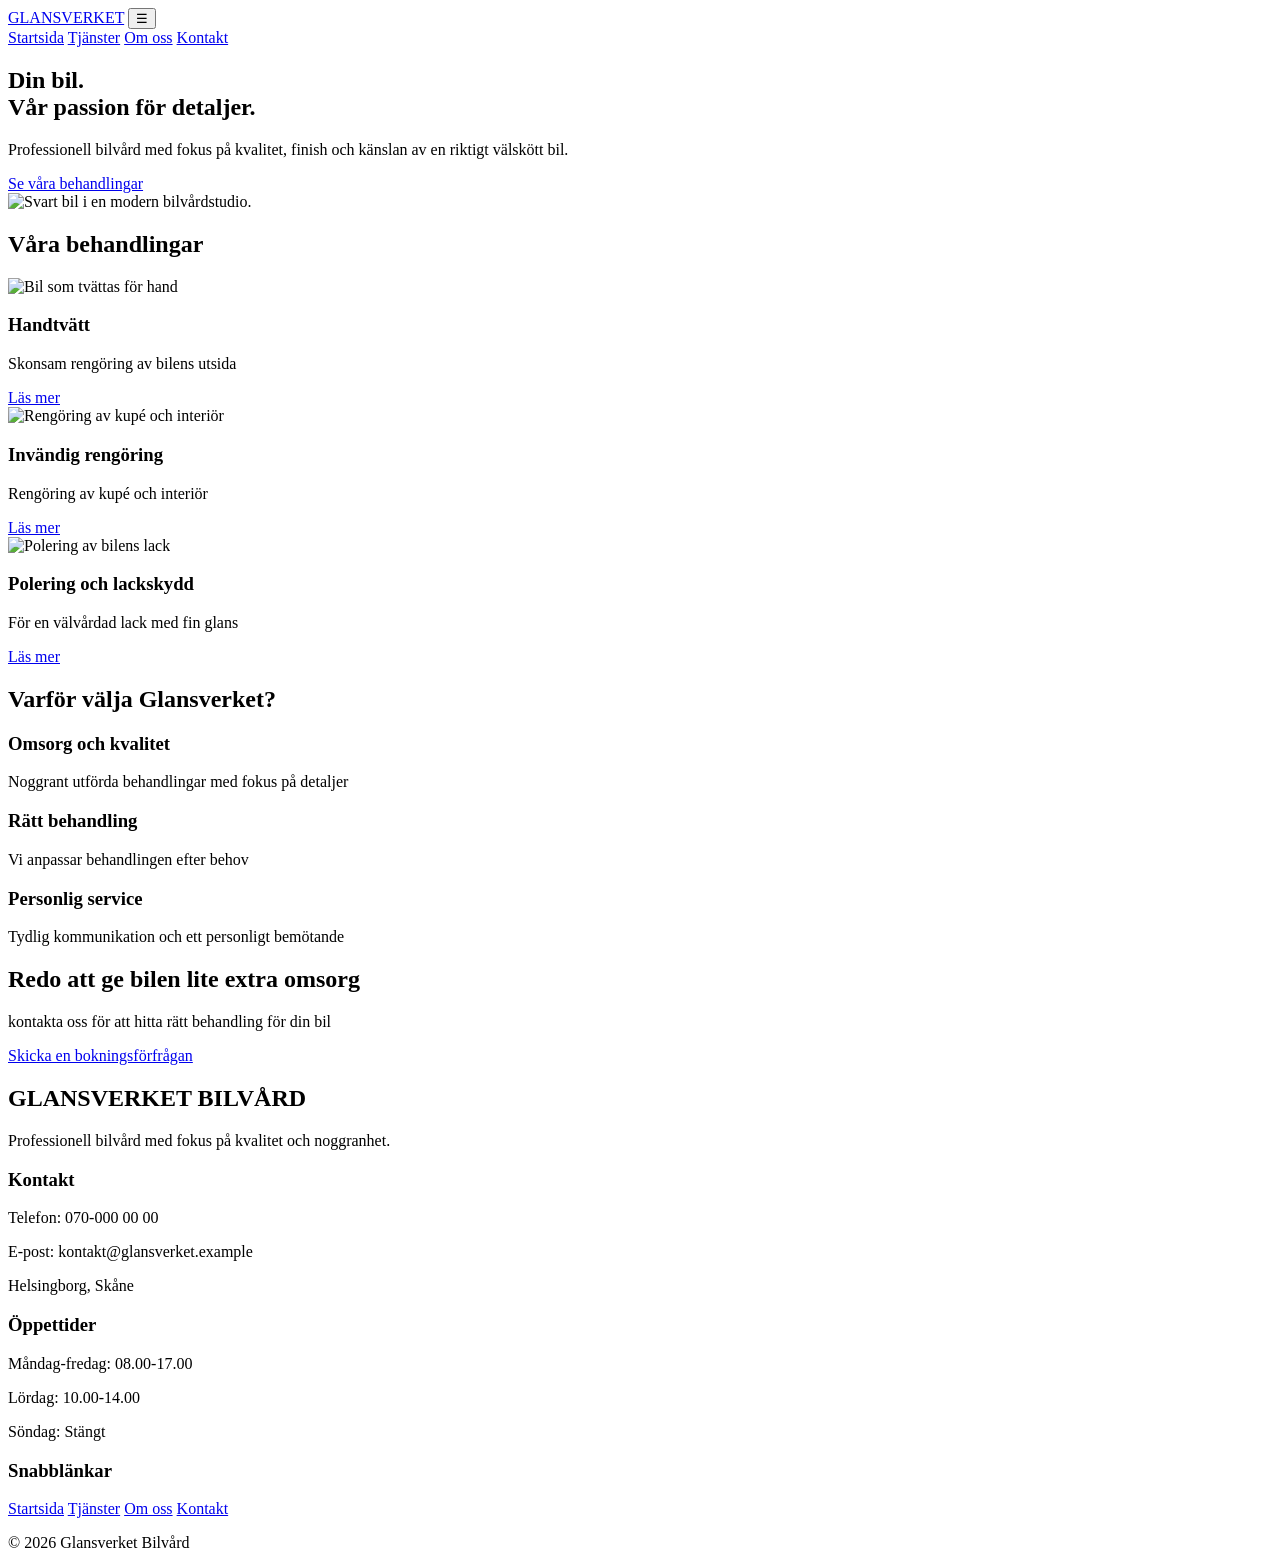
==== html/index.html @ f5ad364e "Skapade sidan Om oss och snyggade till i filordningen." ====
<!DOCTYPE html>
<html lang="sv">
<head>
    <meta charset="UTF-8">
    <meta name="viewport" content="width=device-width, initial-scale=1.0">
    <title>Glansverket Bilvård</title>
    <link rel="stylesheet" href="css/style.css"> 

</head>
<body>
    <header class="site-header">
    <a class="logo" href="index.html">GLANSVERKET</a>

    <button
        class="menu-toggle"
        type="button"
        aria-label="Öppna meny"
        aria-expanded="false"
        aria-controls="site-nav">
        ☰
    </button>

    <nav class="site-nav" id="site-nav">
        <a href="index.html">Startsida</a>
        <a href="tjanster.html">Tjänster</a>
        <a href="om-oss.html">Om oss</a>
        <a href="kontakt.html">Kontakt</a>
    </nav>
</header>

<main>
    <section class="hero"> 
        <div class="hero-content">
            <h1>Din bil.<br>Vår passion för detaljer.</h1>

            <p>
                Professionell bilvård med fokus på kvalitet,
                finish och känslan av en riktigt välskött bil.
            </p>
            <a class="button" href="tjanster.html">
                Se våra behandlingar
            </a>
         </div>

         <img
            class="hero-image"
            src="images/Hero.jfif"
            alt="Svart bil i en modern bilvårdstudio." >

    </section>

    <section class="services" id="behandlingar">
        <h2>Våra behandlingar</h2>
        <div class="service-grid">
            <article class="service-card">
                <img
                    src="images/Handtvätt.jfif"
                    alt="Bil som tvättas för hand">
                
                    <h3>Handtvätt</h3>
                    <p>Skonsam rengöring av bilens utsida</p>
                    <a href="tjanster.html">Läs mer</a>
            </article>

            <article class="service-card">
                <img 
                src="images/Invändig.jfif" 
                alt="Rengöring av kupé och interiör">

                <h3>Invändig rengöring</h3>
                <p>Rengöring av kupé och interiör</p>
                <a href="tjanster.html">Läs mer</a>
            </article>

            <article class="service-card">
                <img 
                src="images/Polera.jfif" 
                alt="Polering av bilens lack">

                <h3>Polering och lackskydd</h3>
                <p>För en välvårdad lack med fin glans</p>

                <a href="tjanster.html">Läs mer</a>

            </article>
        </div>        

    </section>

    <section class="benefits">
        <h2>Varför välja Glansverket?</h2>

        <div class="benefits-list">
            <article class="benefit">
                <h3>Omsorg och kvalitet</h3>
                <p>Noggrant utförda behandlingar med fokus på detaljer</p>
            </article>

            <article class="benefit">
                <h3>Rätt behandling</h3>
                <p>Vi anpassar behandlingen efter behov</p>
            </article>

            <article class="benefit">
                <h3>Personlig service</h3>
                <p>Tydlig kommunikation och ett personligt bemötande</p>
            </article>
        </div>
    </section>
    

    <section class="booking" id="bokningsforfragan">
        <h2>Redo att ge bilen lite extra omsorg</h2>
        <p>kontakta oss för att hitta rätt behandling för din bil</p>

        <a class="button"  href="kontakt.html">
            Skicka en bokningsförfrågan
        </a>
    </section>







</main>

<footer class="site-footer">
    <div class="footer-info">
        <h2>GLANSVERKET BILVÅRD</h2>
        <P>Professionell bilvård med fokus på kvalitet och noggranhet.</P>
    </div>

    <div class="footer-contact">
        <h3>Kontakt</h3>
        <p>Telefon: 070-000 00 00</p>
        <p>E-post: kontakt@glansverket.example</p>
        <p>Helsingborg, Skåne</p>
    </div>

    <div class="fotter-hours">
        <h3>Öppettider</h3>
        <p>Måndag-fredag: 08.00-17.00</p>
        <p>Lördag: 10.00-14.00</p>
        <p>Söndag: Stängt</p>
    </div>

    <div class="footer-link">
        <h3>Snabblänkar</h3>
        <a href="index.html">Startsida</a>
        <a href="tjanster.html">Tjänster</a>
        <a href="om-oss.html">Om oss</a>
        <a href="kontakt.html">Kontakt</a>
    </div>
    <p class="copyright">
        &copy; 2026 Glansverket Bilvård
    </p>

</footer>
    
</body>
</html>
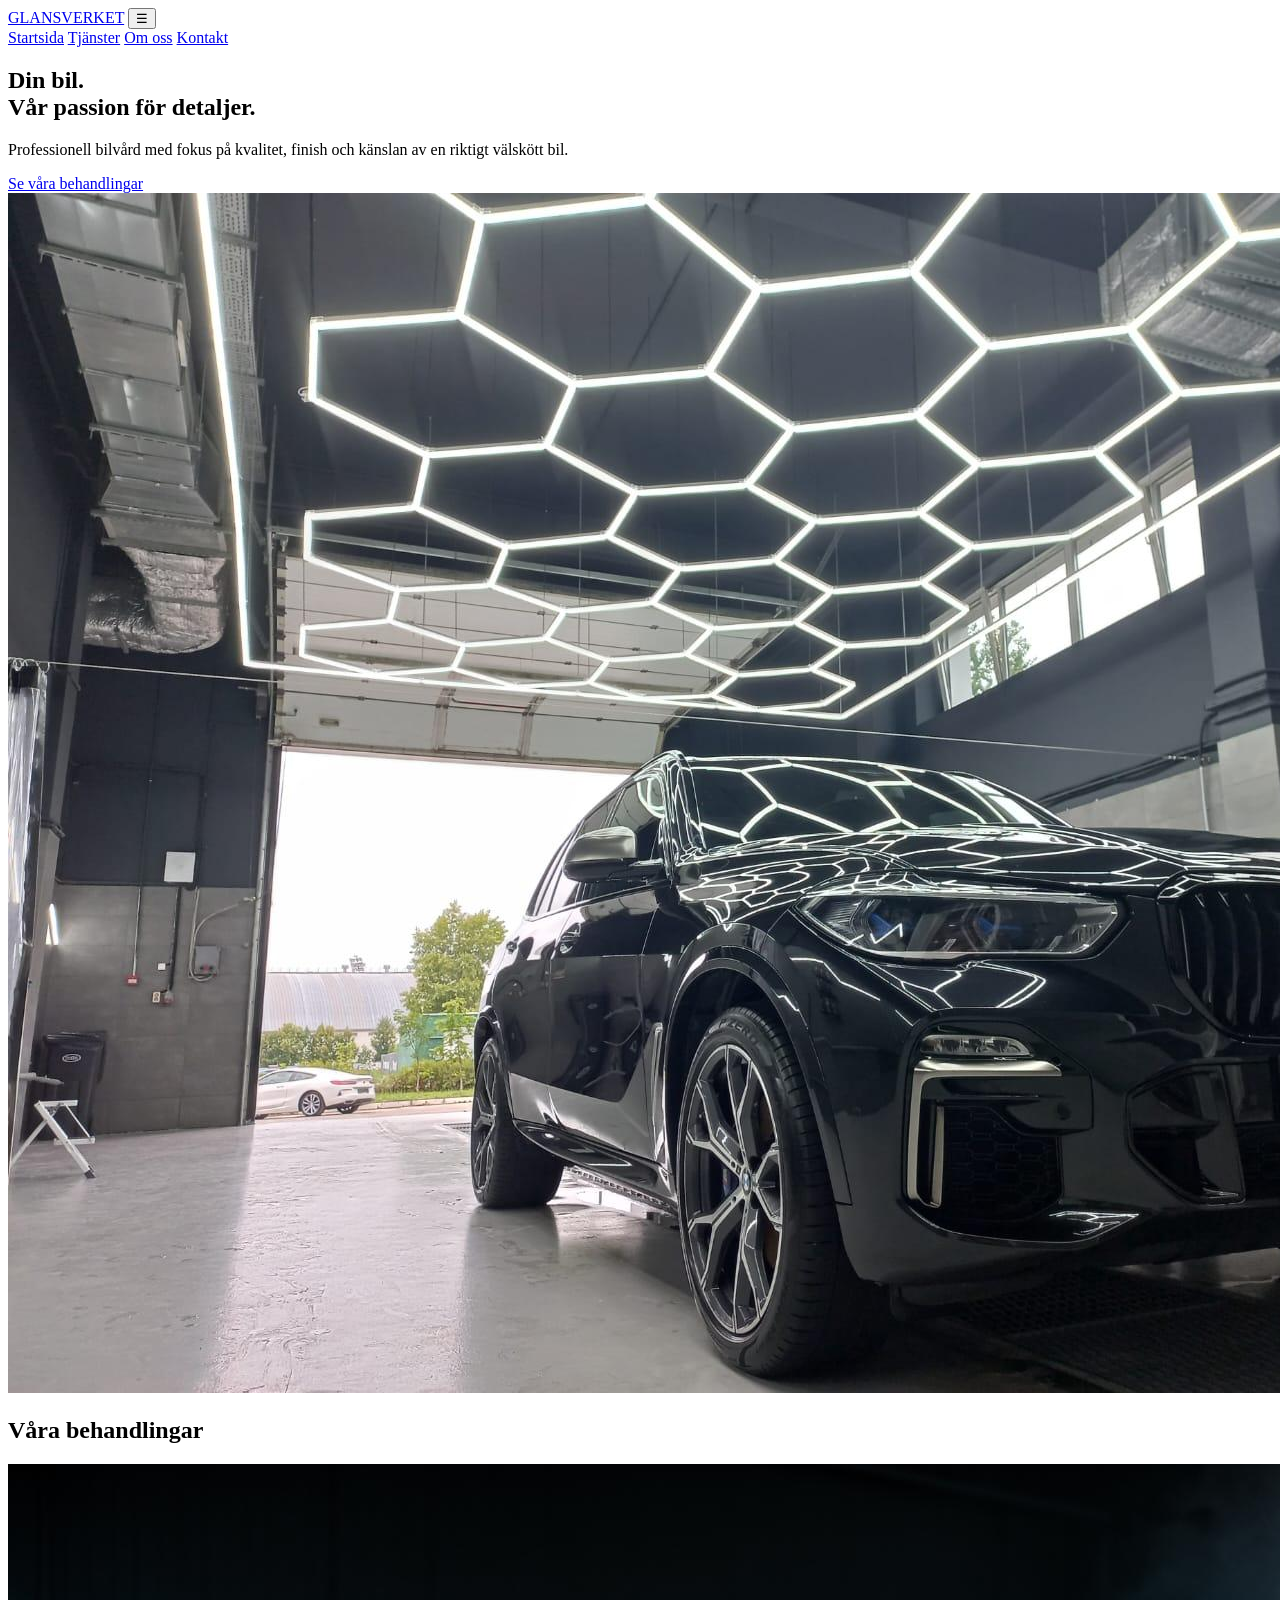
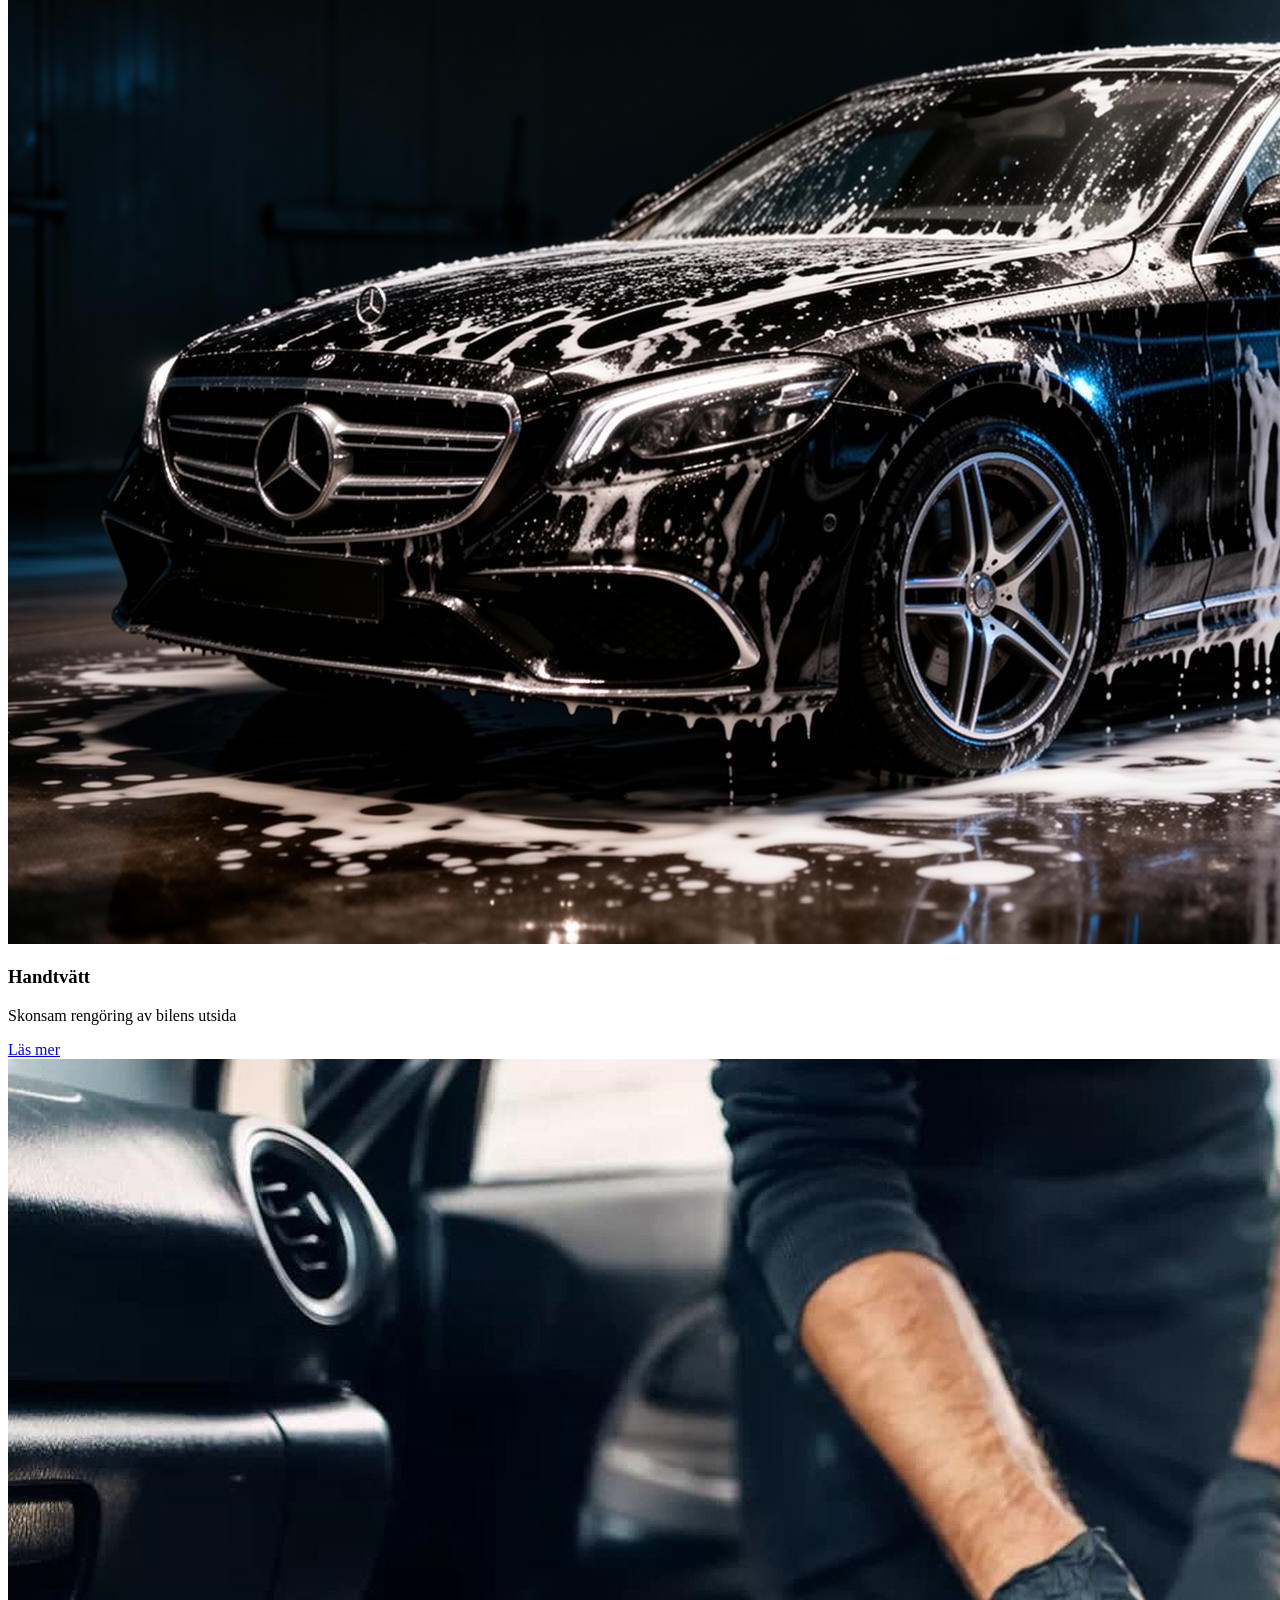
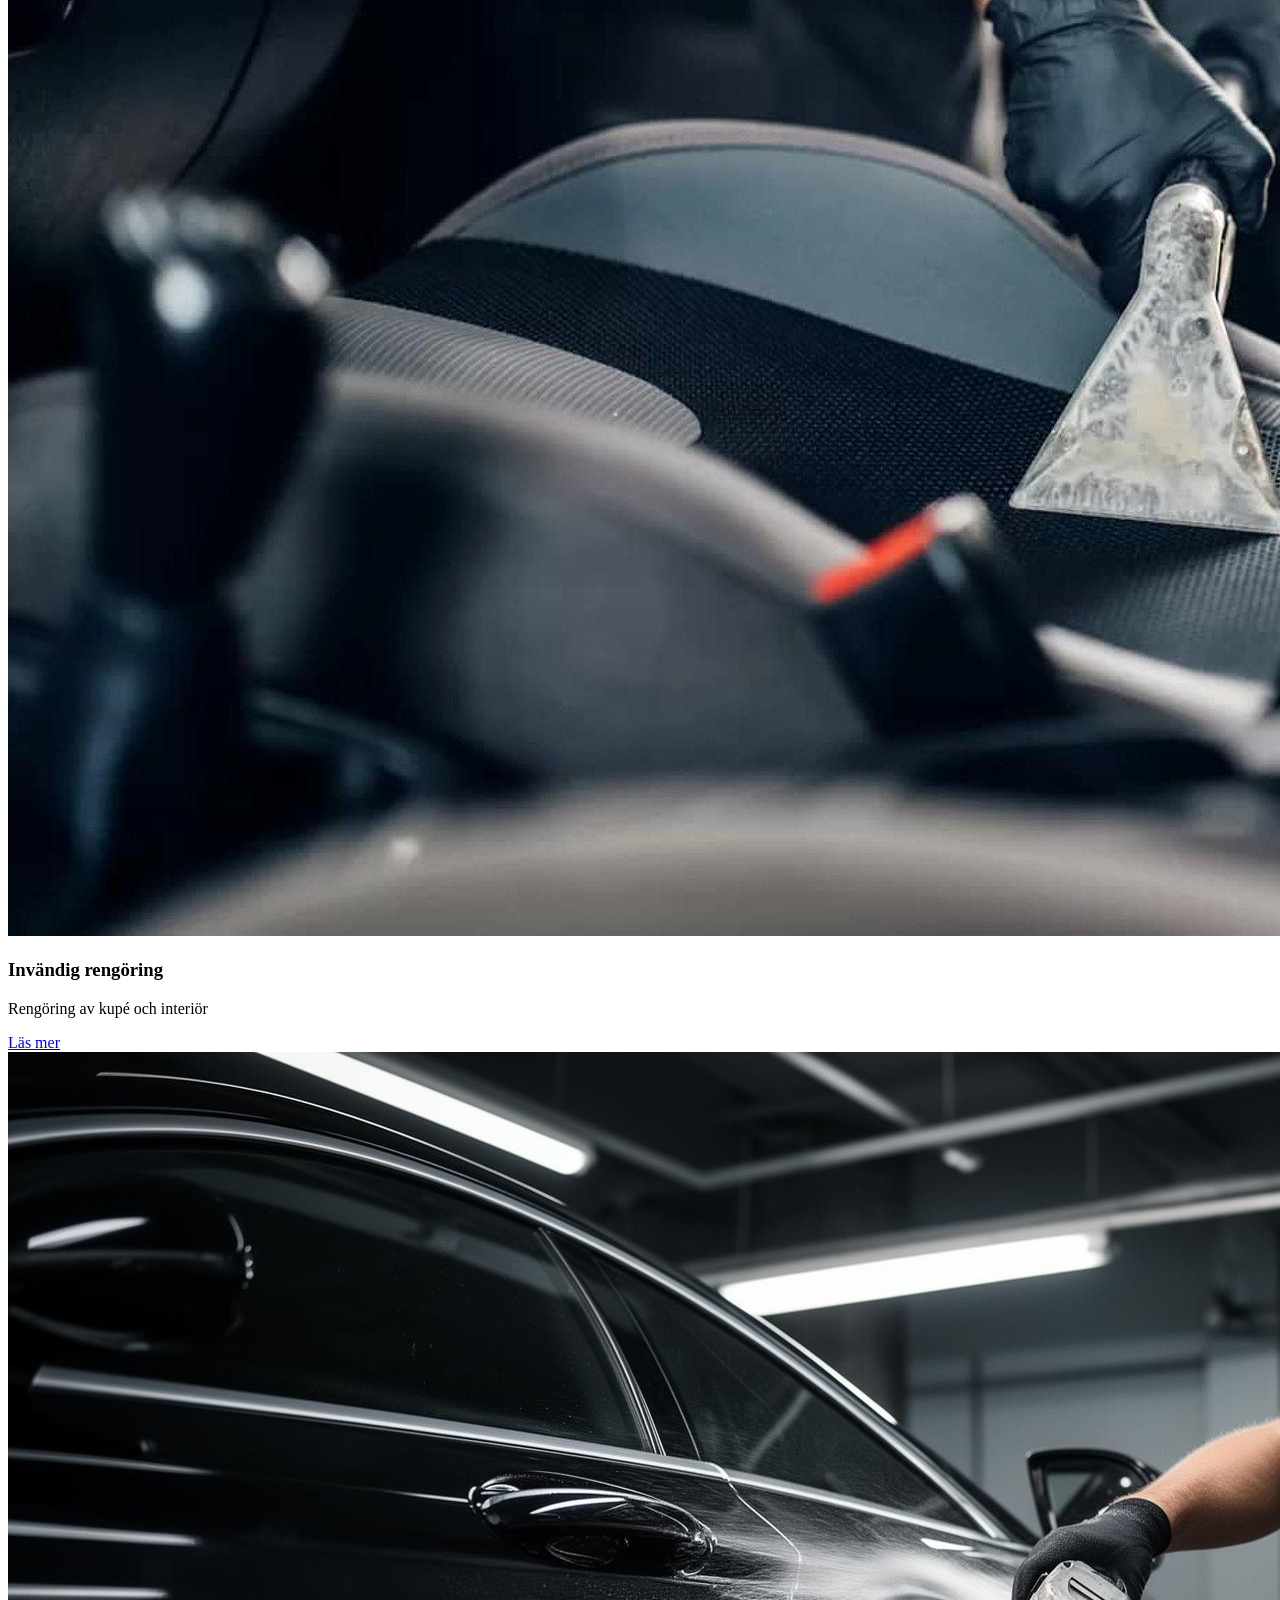
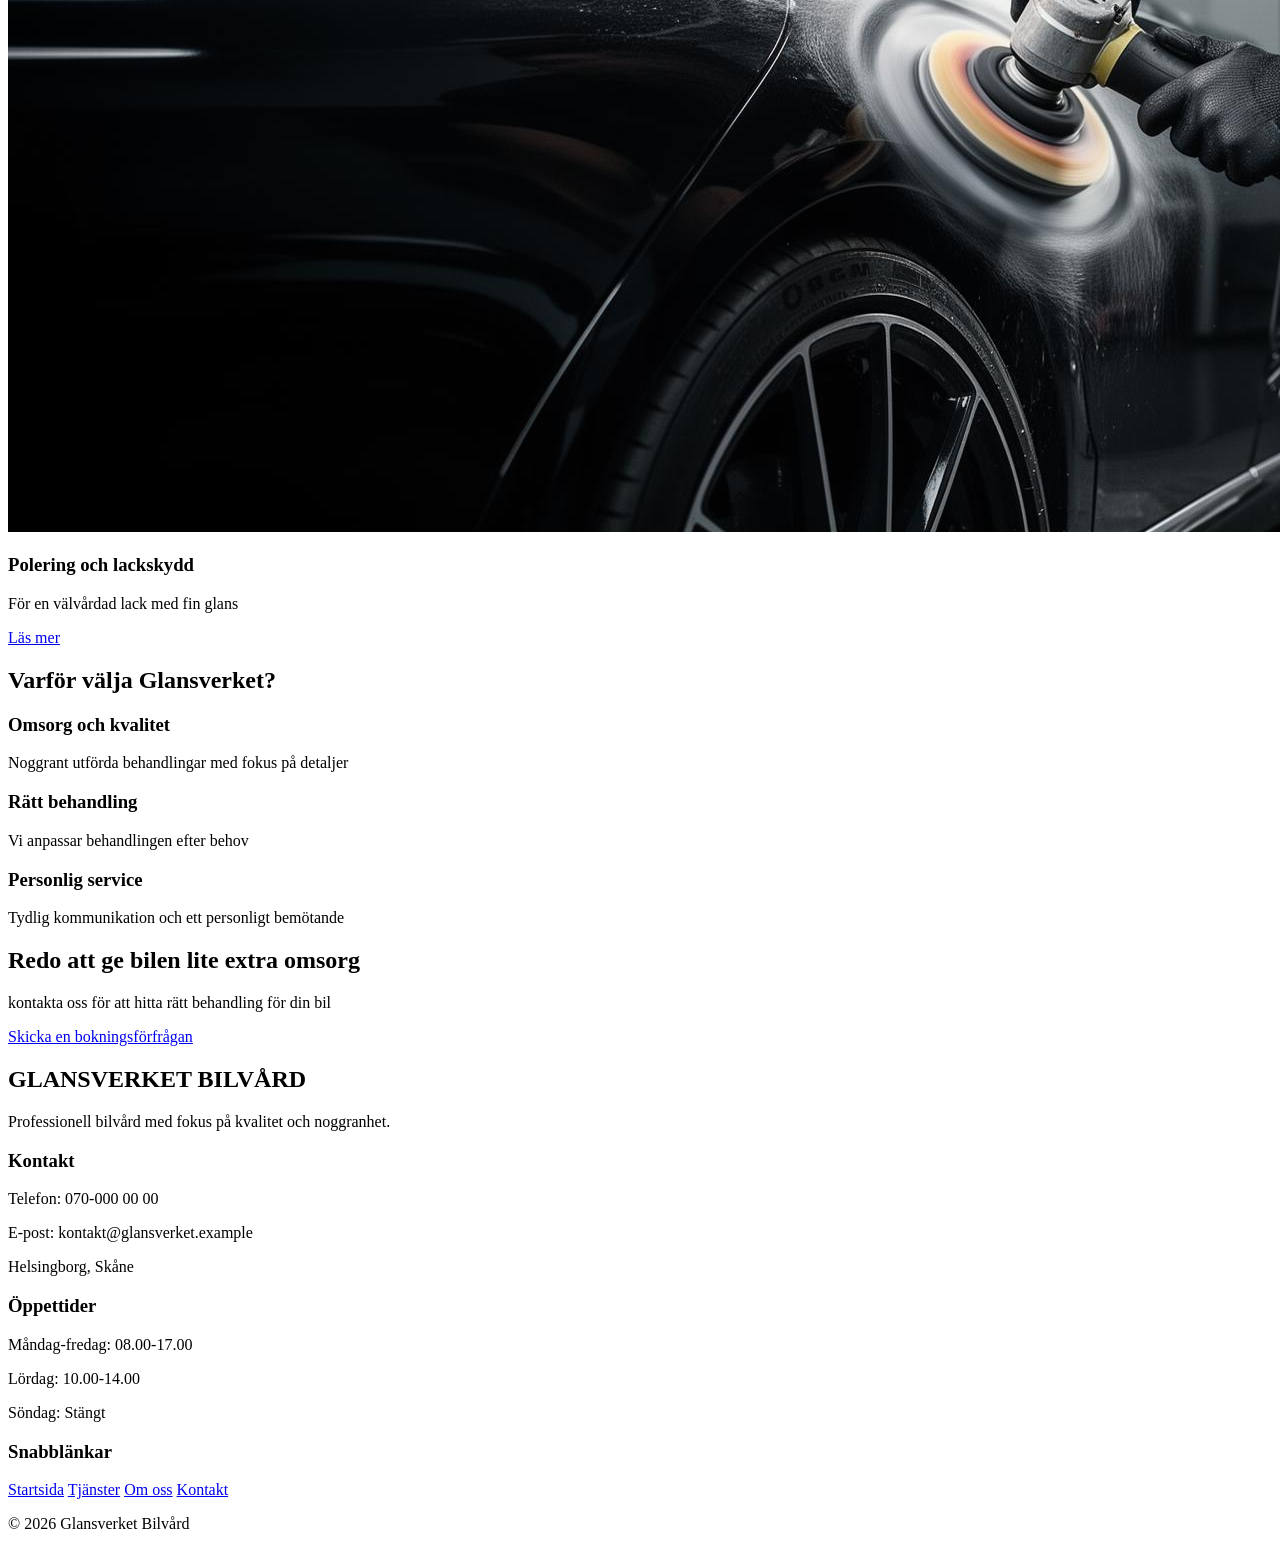
==== commit c11aaf27: "Rättade sökvägar och klassnamn i HTML-filer." ====
--- a/html/index.html
+++ b/html/index.html
@@ -4,7 +4,7 @@
     <meta charset="UTF-8">
     <meta name="viewport" content="width=device-width, initial-scale=1.0">
     <title>Glansverket Bilvård</title>
-    <link rel="stylesheet" href="css/style.css"> 
+    <link rel="stylesheet" href="../css/style.css"> 
 
 </head>
 <body>
@@ -44,7 +44,7 @@
 
          <img
             class="hero-image"
-            src="images/Hero.jfif"
+            src="../images/Hero.jfif"
             alt="Svart bil i en modern bilvårdstudio." >
 
     </section>
@@ -54,7 +54,7 @@
         <div class="service-grid">
             <article class="service-card">
                 <img
-                    src="images/Handtvätt.jfif"
+                    src="../images/Handtvätt.jfif"
                     alt="Bil som tvättas för hand">
                 
                     <h3>Handtvätt</h3>
@@ -64,7 +64,7 @@
 
             <article class="service-card">
                 <img 
-                src="images/Invändig.jfif" 
+                src="../images/Invändig.jfif" 
                 alt="Rengöring av kupé och interiör">
 
                 <h3>Invändig rengöring</h3>
@@ -74,7 +74,7 @@
 
             <article class="service-card">
                 <img 
-                src="images/Polera.jfif" 
+                src="../images/Polera.jfif" 
                 alt="Polering av bilens lack">
 
                 <h3>Polering och lackskydd</h3>
@@ -139,14 +139,14 @@
         <p>Helsingborg, Skåne</p>
     </div>
 
-    <div class="fotter-hours">
+    <div class="footer-hours">
         <h3>Öppettider</h3>
         <p>Måndag-fredag: 08.00-17.00</p>
         <p>Lördag: 10.00-14.00</p>
         <p>Söndag: Stängt</p>
     </div>
 
-    <div class="footer-link">
+    <div class="footer-links">
         <h3>Snabblänkar</h3>
         <a href="index.html">Startsida</a>
         <a href="tjanster.html">Tjänster</a>
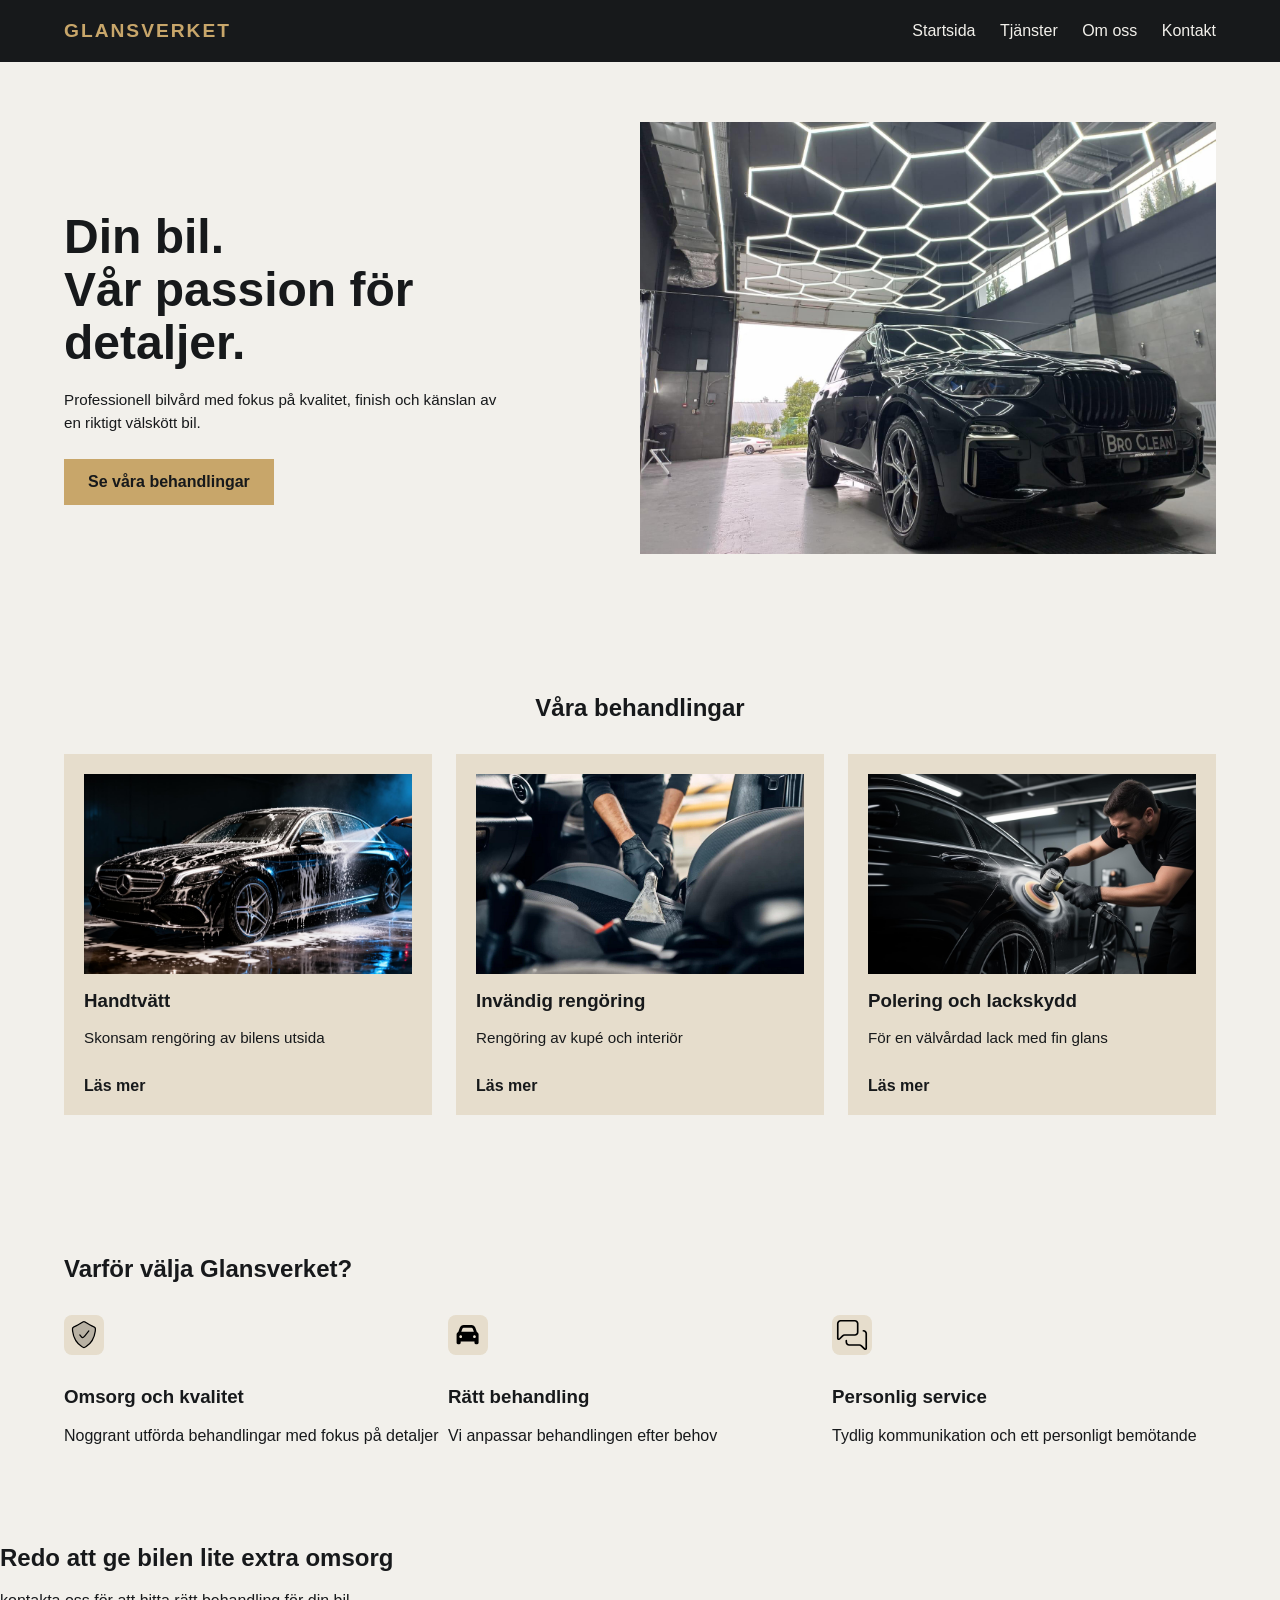
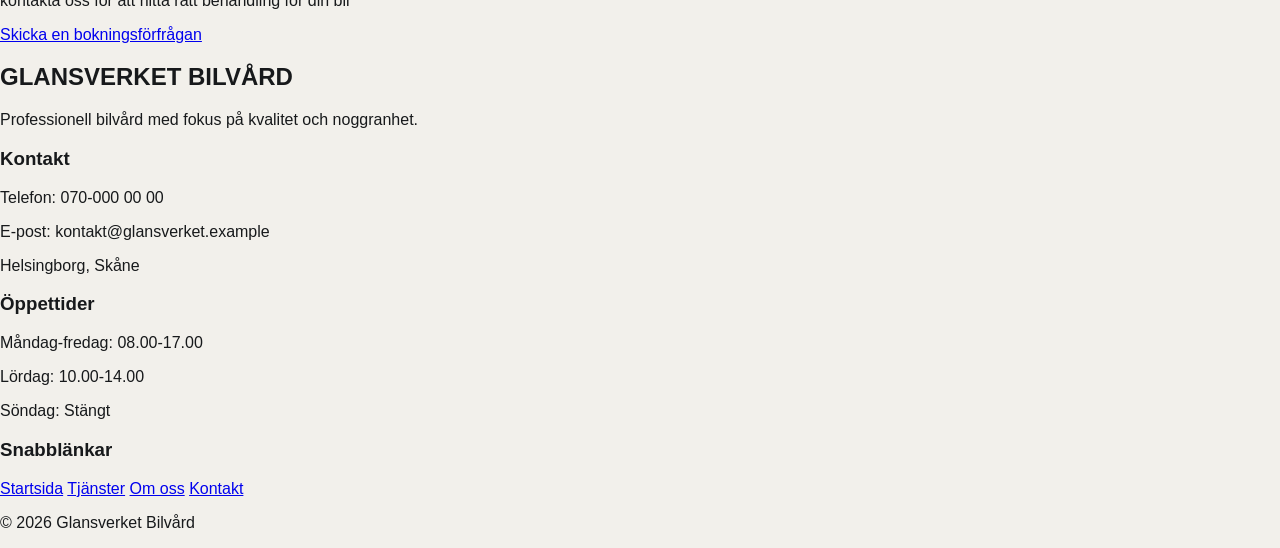
==== commit c16a31c8: "Förbättrade ikoner och layout för benefits-sektionen." ====
--- a/html/index.html
+++ b/html/index.html
@@ -26,7 +26,7 @@
         <a href="om-oss.html">Om oss</a>
         <a href="kontakt.html">Kontakt</a>
     </nav>
-</header>
+    </header>
 
 <main>
     <section class="hero"> 
@@ -92,16 +92,25 @@
 
         <div class="benefits-list">
             <article class="benefit">
+                <img class="benefit-icon"
+                 src="../images/icon-quality.svg"
+                 alt="">
                 <h3>Omsorg och kvalitet</h3>
                 <p>Noggrant utförda behandlingar med fokus på detaljer</p>
             </article>
 
             <article class="benefit">
+                <img class="benefit-icon"
+                 src="../images/icon-car.svg"
+                 alt="">
                 <h3>Rätt behandling</h3>
                 <p>Vi anpassar behandlingen efter behov</p>
             </article>
 
             <article class="benefit">
+                <img class="benefit-icon"
+                 src="../images/icon-service.svg"
+                 alt="">
                 <h3>Personlig service</h3>
                 <p>Tydlig kommunikation och ett personligt bemötande</p>
             </article>
@@ -117,12 +126,6 @@
             Skicka en bokningsförfrågan
         </a>
     </section>
-
-
-
-
-
-
 
 </main>
 
--- a/css/style.css
+++ b/css/style.css
@@ -0,0 +1,175 @@
+:root {
+    --color-dark: #17191B;
+    --color-light: #F2F0EB;
+    --color-gold: #C8A66A;
+    --color-beige: #E6DDCC;
+
+}
+
+* {
+    box-sizing: border-box;
+}
+
+body {
+    margin: 0;
+    font-family: Arial, sans-serif;
+    background-color: var(--color-light);
+    color: var(--color-dark);
+}
+
+.site-header{
+    display: flex;
+    align-items: center;
+    justify-content: space-between;
+    padding: 20px 5%;
+    background-color: var(--color-dark);
+    color: var(--color-light);
+}
+
+.logo{
+    text-decoration:none;
+    color: var(--color-gold);
+    font-size: 1.2rem;
+    font-weight: bold;
+    letter-spacing: 2px;
+
+}
+
+.site-nav a{
+    color: var(--color-light);
+    text-decoration: none;
+    margin-left: 20px;
+
+}
+.site-nav a:hover{
+    color: var(--color-gold);
+}
+
+.menu-toggle {
+    display: none;
+    background: none;
+    border: none;
+    color: var(--color-light);
+    font-size: 1.5rem;
+    cursor: pointer;
+}
+
+.hero{
+    display: flex;
+    align-items: center;
+    gap: 40px;
+    padding: 60px 5%;
+}
+
+.hero img{
+    width: 50%;
+    border-radius: auto;
+}
+
+.hero-cpntent{
+    flex: 1;
+}
+
+.hero h1{
+    font-size: 3rem;
+    line-height: 1.1;
+    margin-bottom: 20px;
+}
+
+.hero p {
+    font-size: 0.95rem;
+    line-height: 1.5;
+    margin-bottom: 24px;
+    max-width: 450px;
+}
+
+.hero .button {
+    display: inline-block;
+    background-color: var(--color-gold);
+    color: var(--color-dark);
+    padding: 14px 24px;
+    text-decoration: none;
+    font-weight: bold;
+}
+
+.service-grid {
+    display: grid;
+    grid-template-columns: repeat(3, 1fr);
+    gap: 24px;
+}
+
+.service-card{
+    background-color: var(--color-beige);
+    padding: 20px;
+
+}
+
+.service-card img{
+    width: 100%;
+    height: 200px;
+    object-fit: cover;
+    display: block;S
+}
+
+.service-card h3 {
+    margin-top: 16px;
+    margin-bottom: 8px;
+}
+
+.service-card p {
+    font-size: 0.95rem;
+    line-height: 1.5;
+}
+
+.service-card a {
+    display: inline-block;
+    margin-top: 12px;
+    color: var(--color-dark);
+    text-decoration: none;
+    font-weight: bold;
+}
+
+.services {
+    padding: 60px 5%;
+}
+
+.services h2 {
+    text-align: center;
+    margin-bottom: 32px;
+}
+
+.benefits {
+    padding: 60px 5%;
+}
+
+.benefits-list{
+    display: grid;
+    grid-template-columns: repeat(3, 1fr);
+    gap: 24;
+}
+
+.benefits h2{
+    text-align: left;
+    margin-bottom: 32px;
+}
+
+.benefit{
+    text-align: left;
+    padding: 0;
+}
+
+.benefit h3{
+    margin-bottom: 10px;
+}
+
+.benefit p{
+    line-height: 1.5;
+}
+
+.benefit-icon {
+    width: 40px;
+    height: 40px;
+    object-fit: contain;
+    margin-bottom: 8px;
+    border-radius: 8px;
+}
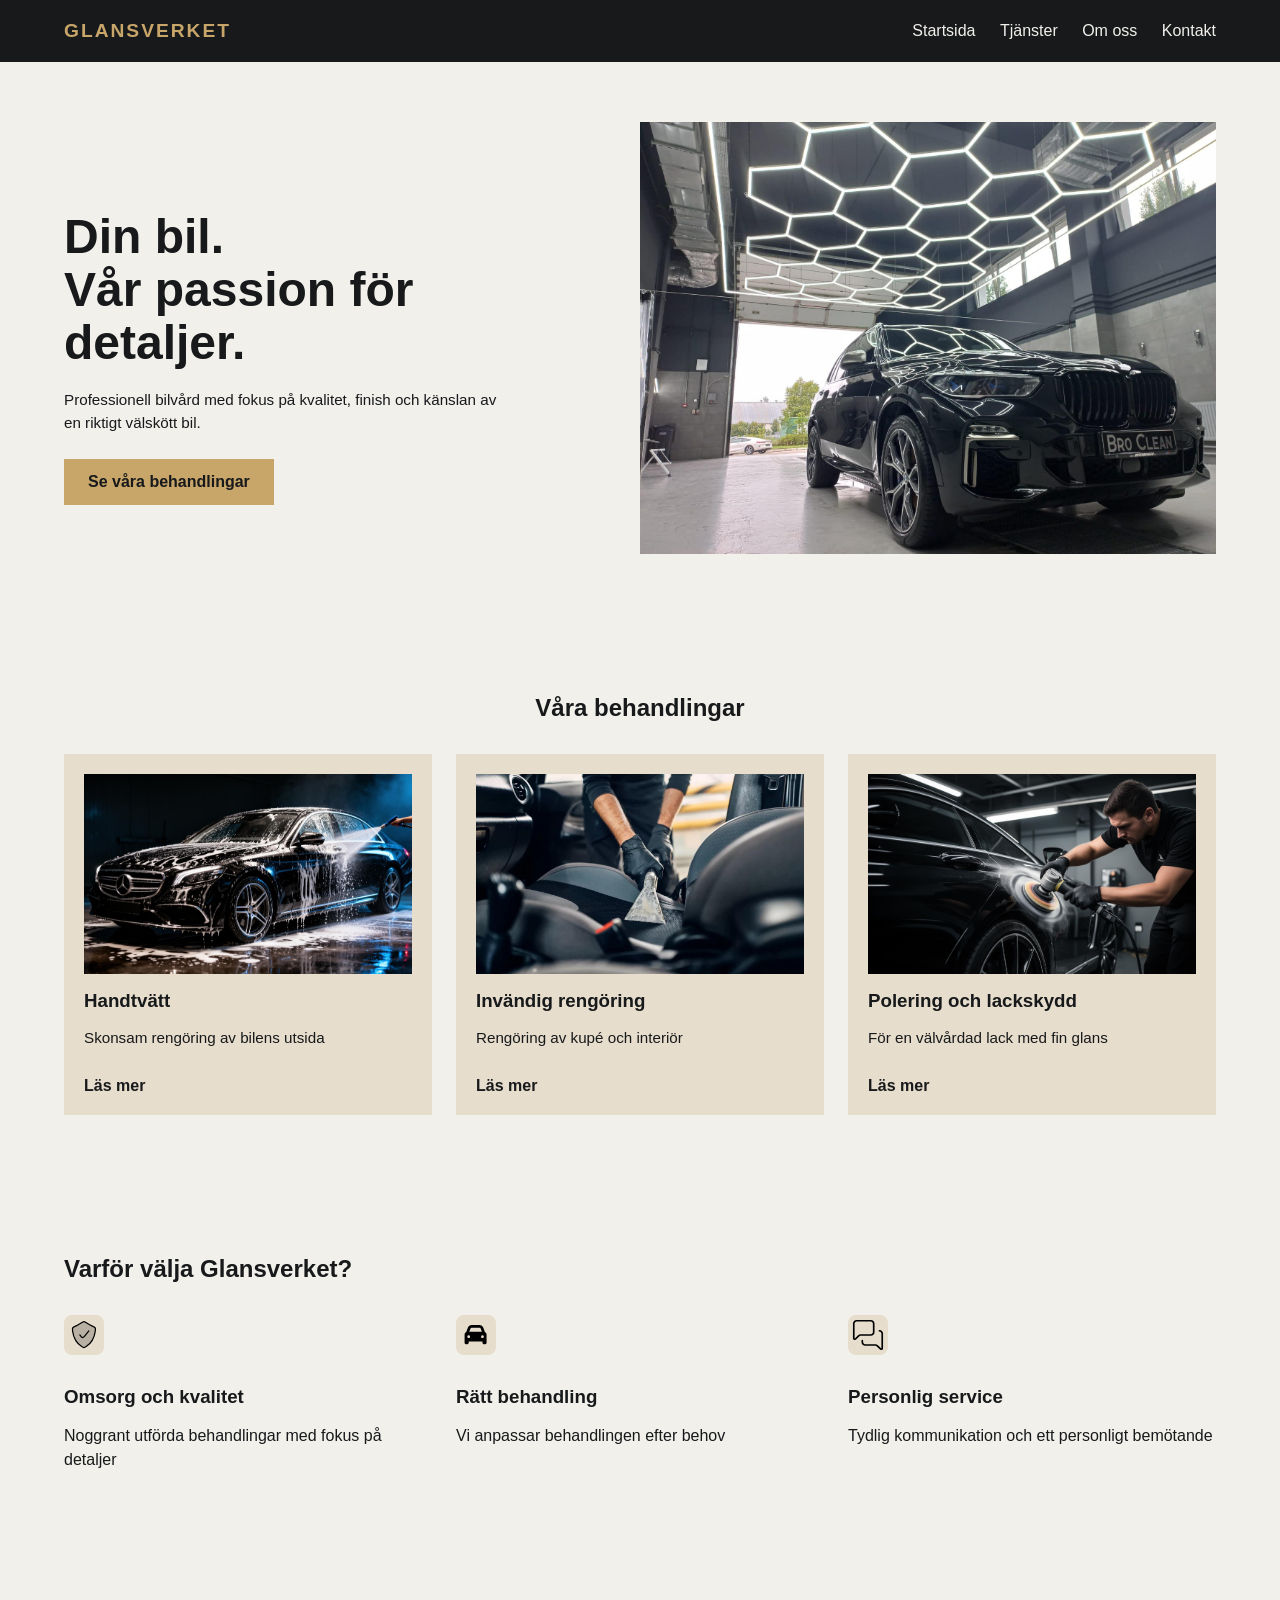
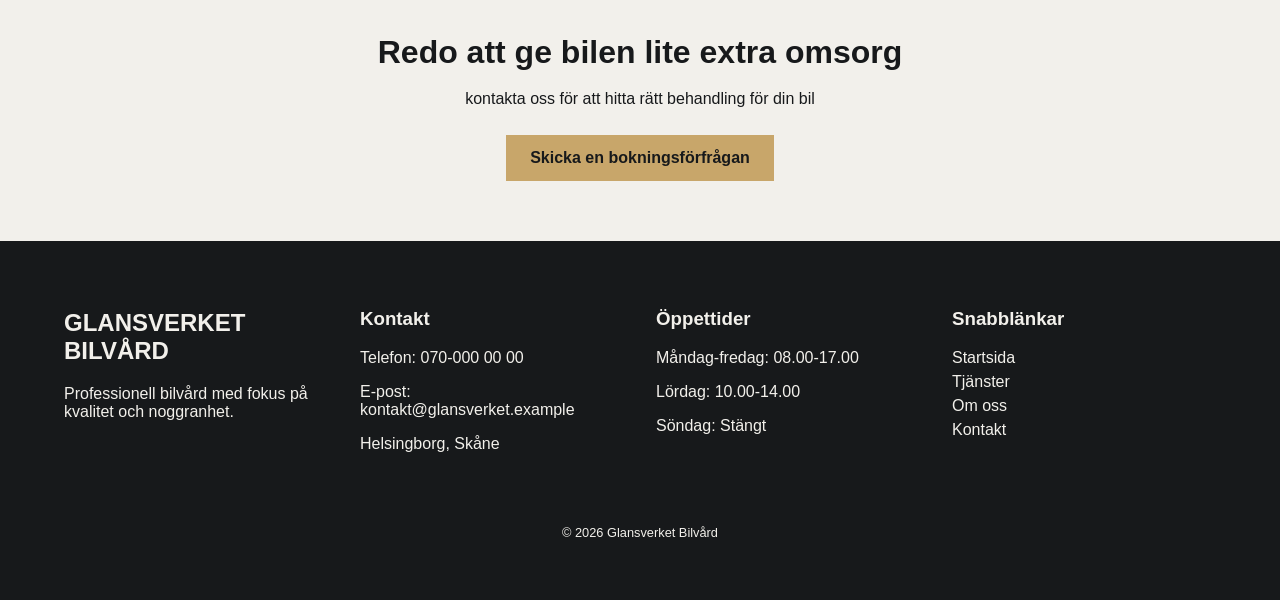
==== commit ddb2986e: "Lade till kommentarer i HTML och CSS" ====
--- a/html/index.html
+++ b/html/index.html
@@ -4,13 +4,15 @@
     <meta charset="UTF-8">
     <meta name="viewport" content="width=device-width, initial-scale=1.0">
     <title>Glansverket Bilvård</title>
-    <link rel="stylesheet" href="../css/style.css"> 
-
+    <link rel="stylesheet" href="../css/style.css">
+    <script src="../js/main.js" defer></script>
 </head>
 <body>
+    <!-- Sidhuvud med logotyp och navigation -->
     <header class="site-header">
     <a class="logo" href="index.html">GLANSVERKET</a>
 
+    <!-- Knapp för att öppna och stänga mobilmenyn -->
     <button
         class="menu-toggle"
         type="button"
@@ -29,6 +31,7 @@
     </header>
 
 <main>
+    <!-- Startsidan börjar med en huvudsektion med text, knapp och bild -->
     <section class="hero"> 
         <div class="hero-content">
             <h1>Din bil.<br>Vår passion för detaljer.</h1>
@@ -49,6 +52,8 @@
 
     </section>
 
+
+    <!-- Visar några av företagets behandlingar -->
     <section class="services" id="behandlingar">
         <h2>Våra behandlingar</h2>
         <div class="service-grid">
@@ -87,6 +92,7 @@
 
     </section>
 
+    <!-- Här presenteras fördelarna med att välja Glansverket Bilvård -->
     <section class="benefits">
         <h2>Varför välja Glansverket?</h2>
 
@@ -117,7 +123,7 @@
         </div>
     </section>
     
-
+    <!-- Uppmanar besökaren att kontakta företaget -->
     <section class="booking" id="bokningsforfragan">
         <h2>Redo att ge bilen lite extra omsorg</h2>
         <p>kontakta oss för att hitta rätt behandling för din bil</p>
@@ -129,6 +135,7 @@
 
 </main>
 
+<!-- Sidfot med kontaktuppgifter, öppettider och snabblänkar -->
 <footer class="site-footer">
     <div class="footer-info">
         <h2>GLANSVERKET BILVÅRD</h2>
--- a/css/style.css
+++ b/css/style.css
@@ -1,3 +1,5 @@
+
+/* Färger som används på webbplatsen */
 :root {
     --color-dark: #17191B;
     --color-light: #F2F0EB;
@@ -17,6 +19,7 @@
     color: var(--color-dark);
 }
 
+/* Sidhuvud och navigation */
 .site-header{
     display: flex;
     align-items: center;
@@ -54,6 +57,7 @@
     cursor: pointer;
 }
 
+/* Startsidan: huvudsektion med text och bild */
 .hero{
     display: flex;
     align-items: center;
@@ -61,12 +65,12 @@
     padding: 60px 5%;
 }
 
-.hero img{
+.hero-image{
     width: 50%;
-    border-radius: auto;
-}
-
-.hero-cpntent{
+    height: auto;
+}
+
+.hero-content{
     flex: 1;
 }
 
@@ -81,9 +85,8 @@
     line-height: 1.5;
     margin-bottom: 24px;
     max-width: 450px;
-}
-
-.hero .button {
+
+} .button {
     display: inline-block;
     background-color: var(--color-gold);
     color: var(--color-dark);
@@ -92,6 +95,7 @@
     font-weight: bold;
 }
 
+/* Layout för tjänstekorten och deras innehåll */
 .service-grid {
     display: grid;
     grid-template-columns: repeat(3, 1fr);
@@ -108,7 +112,7 @@
     width: 100%;
     height: 200px;
     object-fit: cover;
-    display: block;S
+    display: block;
 }
 
 .service-card h3 {
@@ -145,7 +149,7 @@
 .benefits-list{
     display: grid;
     grid-template-columns: repeat(3, 1fr);
-    gap: 24;
+    gap: 24px;
 }
 
 .benefits h2{
@@ -172,4 +176,383 @@
     object-fit: contain;
     margin-bottom: 8px;
     border-radius: 8px;
+}
+
+.booking{
+    padding: 60px 5%;
+    text-align: center;
+}
+
+.booking h2 {
+    font-size: 2rem;
+    margin-bottom: 12px;
+}
+
+.booking p{
+    font-size: 1rem;
+    line-height: 1.5;
+    margin-bottom: 24px;
+}
+
+.site-footer {
+    display: grid;
+    grid-template-columns: repeat(4, 1fr);
+    gap: 32px;
+    padding: 48px 5%;
+    background-color: var(--color-dark);
+    color: var(--color-light);
+}
+
+.footer-links a {
+    display: block;
+    color: var(--color-light);
+    text-decoration: none;
+    margin-bottom: 6px;      
+}
+
+.footer-links a:hover {
+    color: var(--color-gold);
+}
+
+.copyright {
+    grid-column: 1 / -1;
+    text-align: center;
+    margin-top: 24px;
+    font-size: 0.8rem;
+}
+
+.services-intro{
+    padding: 60px 5%;
+    text-align: center;
+}
+
+.services-intro h1 {
+    font-size: 2.5rem;
+    margin-bottom: 16px;
+}
+
+.services-intro p {
+    font-size: 1rem;
+    line-height: 1.6;
+    max-width: 650px;
+    margin: 0 auto;
+}
+
+.service-details {
+    display: grid;
+    grid-template-columns: repeat(3, 1fr);
+    gap: 24px;
+    
+}
+
+.service-detail {
+    display: flex;
+    flex-direction: column;
+    background-color: var(--color-beige);
+}
+
+.service-detail img {
+    width: 100%;
+    height: 200px;
+    object-fit: cover;
+    display: block;
+}
+
+.service-detail-content {
+    display: flex;
+    flex-direction: column;
+    flex: 1;
+    padding: 20px;
+
+}
+
+.service-price {
+    font-weight: bold;
+    color: var(--color-dark);
+    margin-top: 16px;
+}
+
+.service-detail h2 {
+    margin-top: 0;
+    margin-bottom: 12px;
+}
+
+.service-detail-content .button{
+    display: block;
+    width: fit-content;
+    margin: auto auto 0;
+}
+
+.button:hover {
+    background-color: var(--color-dark);
+    color: var(--color-light);
+}
+
+.about-intro {
+    display: flex;
+    align-items: center;
+    gap: 40px;
+    padding: 60px 5%;
+}
+
+.about-image {
+    width: 50%;
+    max-width: 500px;
+    height: auto;
+    display: block;
+}
+
+.about-content {
+    flex: 1;
+}
+
+.about-content h1 {
+    font-size: 2.5rem;
+    line-height: 1.1;
+    margin-bottom: 20px;
+}
+
+.about-values {
+    padding: 60px 5%;
+}
+
+.about-values h2 {
+    margin-bottom: 32px;
+}
+
+.values-grid {
+    display: grid;
+    grid-template-columns: repeat(3, 1fr);
+    gap: 24px;
+}
+
+.value-card {
+    background-color: var(--color-beige);
+    padding: 24px;
+}
+
+.value-card h3 {
+    margin-top: 0;
+    margin-bottom: 12px;
+}
+
+.value-card p {
+    line-height: 1.5;
+    margin-bottom: 0;
+}
+
+.about-cta {
+    padding: 60px 5%;
+    text-align: center;
+    background-color: var(--color-dark);
+    color: var(--color-light);
+}
+
+.about-cta h2 {
+    font-size: 2rem;
+    margin-bottom: 12px;
+}
+
+.about-cta p {
+    line-height: 1.5;
+    margin-bottom: 24px;
+}
+
+.contact-intro {
+    padding: 60px 5%;
+    text-align: center;
+}
+
+.contact-intro h1 {
+    font-size: 2.5rem;
+    margin-bottom: 16px;
+}
+
+.contact-intro p {
+    font-size: 1rem;
+    line-height: 1.6;
+    max-width: 650px;
+    margin: 0 auto;
+}
+
+.contact-section {
+    display: grid;
+    grid-template-columns: repeat(2, 1fr);
+    gap: 40px;
+    padding: 0 5% 60px;
+}
+
+.form-field {
+    margin-bottom: 20px;
+}
+
+.form-field label {
+    display: block;
+    margin-bottom: 8px;
+    font-weight: bold;
+}
+
+.form-field input,
+.form-field select,
+.form-field textarea {
+    width: 100%;
+    padding: 12px;
+    border: 1px solid #B8B3A8;
+    border-radius: 4px;
+    font: inherit;
+    background-color: var(--color-light);
+    color: var(--color-dark);
+}
+
+.contact-section {
+    display: grid;
+    grid-template-columns: 0.8fr 1.2fr;
+    gap: 32px;
+    padding: 40px 5%;
+    align-items: start;
+}
+
+.contact-info,
+.contact-form-container {
+    background-color: var(--color-beige);
+    padding: 28px;
+}
+
+.contact-info h2,
+.contact-form-container h2 {
+    margin-top: 0;
+    margin-bottom: 16px;
+}
+
+.contact-info p {
+    line-height: 1.6;
+    margin-bottom: 14px;
+}
+
+.contact-intro {
+    padding: 40px 5% 20px;
+    text-align: center;
+}
+
+.contact-intro h1 {
+    font-size: 2.5rem;
+    margin-bottom: 16px;
+}
+
+.contact-intro p {
+    max-width: 700px;
+    margin: 0 auto;
+    line-height: 1.6;
+}
+
+/* Anpassningar för mindre skärmar */
+@media (max-width: 768px) {
+    .hero {
+        flex-direction: column;
+        padding: 40px 5%;
+    }
+
+    .hero-image {
+        width: 100%;
+    }
+
+    .service-grid {
+        grid-template-columns: 1fr;
+    }
+
+    .benefits-list {
+        grid-template-columns: 1fr;
+        gap: 28px;
+    }
+
+    .hero-content {
+        width: 100%;
+    }
+
+    .hero h1 {
+        font-size: 2rem;
+    }
+
+    .menu-toggle {
+        display: block;
+    }
+
+    .site-nav {
+        display: none;
+    }
+
+    .site-header {
+    position: relative;
+}
+
+.site-nav.is-open {
+    display: flex;
+    flex-direction: column;
+    position: absolute;
+    top: 100%;
+    left: 0;
+    width: 100%;
+    padding: 20px 5%;
+    background-color: var(--color-dark);
+    z-index: 10;
+}   
+
+.site-nav a {
+    margin-left: 0;
+    padding: 8px 0;
+    }
+
+    .about-intro {
+        flex-direction: column;
+        padding: 40px 5%;
+    }
+
+    .about-image {
+        width: 100%;
+    }
+
+    .about-content {
+        width: 100%;
+    }
+
+    .about-content h1 {
+        font-size: 2rem;
+    }
+
+    .values-grid {
+        grid-template-columns: 1fr;
+    }
+
+    .contact-section {
+        grid-template-columns: 1fr;
+        gap: 24px;
+        padding: 32px 5%;
+    }
+
+    .contact-intro {
+        padding: 32px 5% 16px;
+    }
+
+    .contact-intro h1 {
+        font-size: 2rem;
+    }
+
+    .site-footer {
+        grid-template-columns: 1fr;
+        gap: 24px;
+        padding: 32px 5%;
+    }
+
+    .site-footer > * {
+        min-width: 0;
+    }
+
+    .site-footer p,
+    .site-footer a {
+        overflow-wrap: anywhere;
+    }
+
+    .service-details {
+        grid-template-columns: 1fr;
+    }
 }
